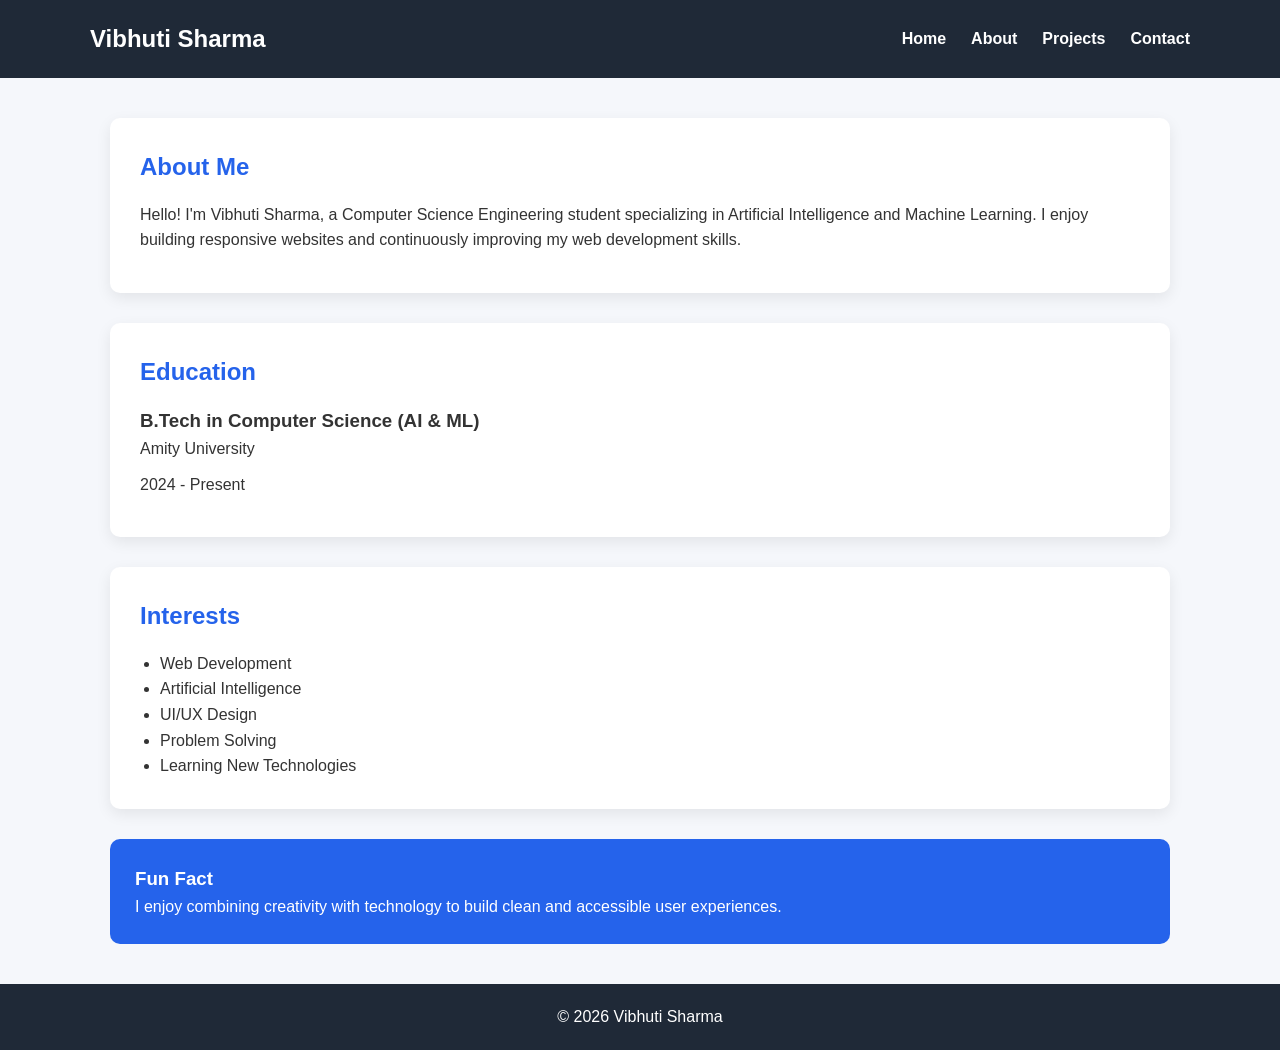
==== about.html @ a4ba5873 "Initial portfolio website" ====
<!DOCTYPE html>
<html lang="en">
<head>
    <meta charset="UTF-8">
    <meta name="viewport" content="width=device-width, initial-scale=1.0">
    <meta name="description" content="About Vibhuti Sharma">
    <title>About | Vibhuti Sharma</title>

    <link rel="stylesheet" href="css/style.css">
</head>

<body>

<header>
    <nav aria-label="Main Navigation">
        <h1>Vibhuti Sharma</h1>

        <ul>
            <li><a href="index.html">Home</a></li>
            <li><a href="about.html">About</a></li>
            <li><a href="projects.html">Projects</a></li>
            <li><a href="contact.html">Contact</a></li>
        </ul>
    </nav>
</header>

<main>

<section>

<h2>About Me</h2>

<p>
Hello! I'm Vibhuti Sharma, a Computer Science Engineering student specializing in Artificial Intelligence and Machine Learning. I enjoy building responsive websites and continuously improving my web development skills.
</p>

</section>

<section>

<h2>Education</h2>

<article>

<h3>B.Tech in Computer Science (AI & ML)</h3>

<p>Amity University</p>

<p>2024 - Present</p>

</article>

</section>

<section>

<h2>Interests</h2>

<ul>
<li>Web Development</li>
<li>Artificial Intelligence</li>
<li>UI/UX Design</li>
<li>Problem Solving</li>
<li>Learning New Technologies</li>
</ul>

</section>

<aside>

<h3>Fun Fact</h3>

<p>
I enjoy combining creativity with technology to build clean and accessible user experiences.
</p>

</aside>

</main>

<footer>

<p>© 2026 Vibhuti Sharma</p>

</footer>

</body>
</html>
---- css/style.css ----
*{
margin:0;
padding:0;
box-sizing:border-box;
}

body{

font-family:Arial, sans-serif;

line-height:1.6;

background:#f5f5f5;

color:#333;

}

header{

background:#1f2937;

padding:20px;

}

nav{

display:flex;

justify-content:space-between;

align-items:center;

}

nav h1{

color:white;

}

nav ul{

display:flex;

gap:20px;

list-style:none;

}

nav a{

text-decoration:none;

color:white;

font-weight:bold;

}

main{

max-width:1000px;

margin:auto;

padding:40px 20px;

}

section{

background:white;

padding:30px;

margin-bottom:25px;

border-radius:12px;

box-shadow:0 5px 15px rgba(0,0,0,.08);

}

img{

width:180px;

border-radius:50%;

margin-top:20px;

}

footer{

text-align:center;

padding:20px;

background:#1f2937;

color:white;

}
* {
    margin: 0;
    padding: 0;
    box-sizing: border-box;
}

body {
    font-family: Arial, Helvetica, sans-serif;
    line-height: 1.6;
    background: #f5f7fb;
    color: #333;
}

header {
    background: #1f2937;
    color: white;
    padding: 20px;
}

nav {
    max-width: 1100px;
    margin: auto;
    display: flex;
    justify-content: space-between;
    align-items: center;
}

nav ul {
    display: flex;
    list-style: none;
    gap: 25px;
}

nav a {
    color: white;
    text-decoration: none;
}

main {
    max-width: 1100px;
    margin: auto;
    padding: 40px 20px;
}

section {
    background: white;
    padding: 30px;
    margin-bottom: 30px;
    border-radius: 10px;
}

img {
    width: 180px;
    border-radius: 50%;
    margin-top: 20px;
}

footer {
    text-align: center;
    background: #1f2937;
    color: white;
    padding: 20px;
}
.hero{

display:flex;

justify-content:space-between;

align-items:center;

gap:50px;

padding:50px;

}

.hero-text{

flex:1;

}

.hero-text h2{

font-size:3rem;

margin-bottom:20px;

}

.hero-text span{

color:#2563eb;

}

.hero-text p{

font-size:1.1rem;

margin-bottom:15px;

}

.hero-image{

flex:1;

display:flex;

justify-content:center;

}

.hero-image img{

width:300px;

height:300px;

object-fit:cover;

border-radius:50%;

border:6px solid #2563eb;

box-shadow:0 20px 40px rgba(0,0,0,.15);

}

.btn{

display:inline-block;

margin-top:20px;

padding:14px 28px;

background:#2563eb;

color:white;

text-decoration:none;

border-radius:8px;

transition:.3s;

}

.btn:hover{

background:#1d4ed8;

transform:translateY(-3px);

}
@media(max-width:768px){

.hero{

flex-direction:column-reverse;

text-align:center;

}

nav{

flex-direction:column;

gap:15px;

}

nav ul{

flex-direction:column;

}

.hero-text h2{

font-size:2.2rem;

}

.hero-image img{

width:220px;

height:220px;

}

}
aside{

background:#2563eb;

color:white;

padding:25px;

border-radius:10px;

margin-top:30px;

}

article{

margin-top:15px;

}

section h2{

margin-bottom:15px;

color:#2563eb;

}

section p{

margin-bottom:10px;

}

section ul{

padding-left:20px;

}
.project-grid{

display:grid;

grid-template-columns:repeat(auto-fit,minmax(280px,1fr));

gap:25px;

margin-top:30px;

}

.project-card{

background:white;

padding:25px;

border-radius:12px;

box-shadow:0 10px 25px rgba(0,0,0,.1);

transition:.3s;

}

.project-card:hover{

transform:translateY(-8px);

}

.project-card h3{

margin-bottom:15px;

color:#2563eb;

}

.project-card p{

margin-bottom:20px;

}

.project-card a{

text-decoration:none;

color:white;

background:#2563eb;

padding:10px 18px;

border-radius:8px;

display:inline-block;

}

.project-card a:hover{

background:#1d4ed8;

}
form{

display:flex;

flex-direction:column;

gap:15px;

margin-top:20px;

}

input,
textarea{

padding:14px;

border:1px solid #ccc;

border-radius:8px;

font-size:16px;

}

input:focus,
textarea:focus{

outline:none;

border-color:#2563eb;

box-shadow:0 0 5px rgba(37,99,235,.3);

}

button{

padding:14px;

background:#2563eb;

color:white;

border:none;

border-radius:8px;

cursor:pointer;

font-size:16px;

transition:.3s;

}

button:hover{

background:#1d4ed8;

}
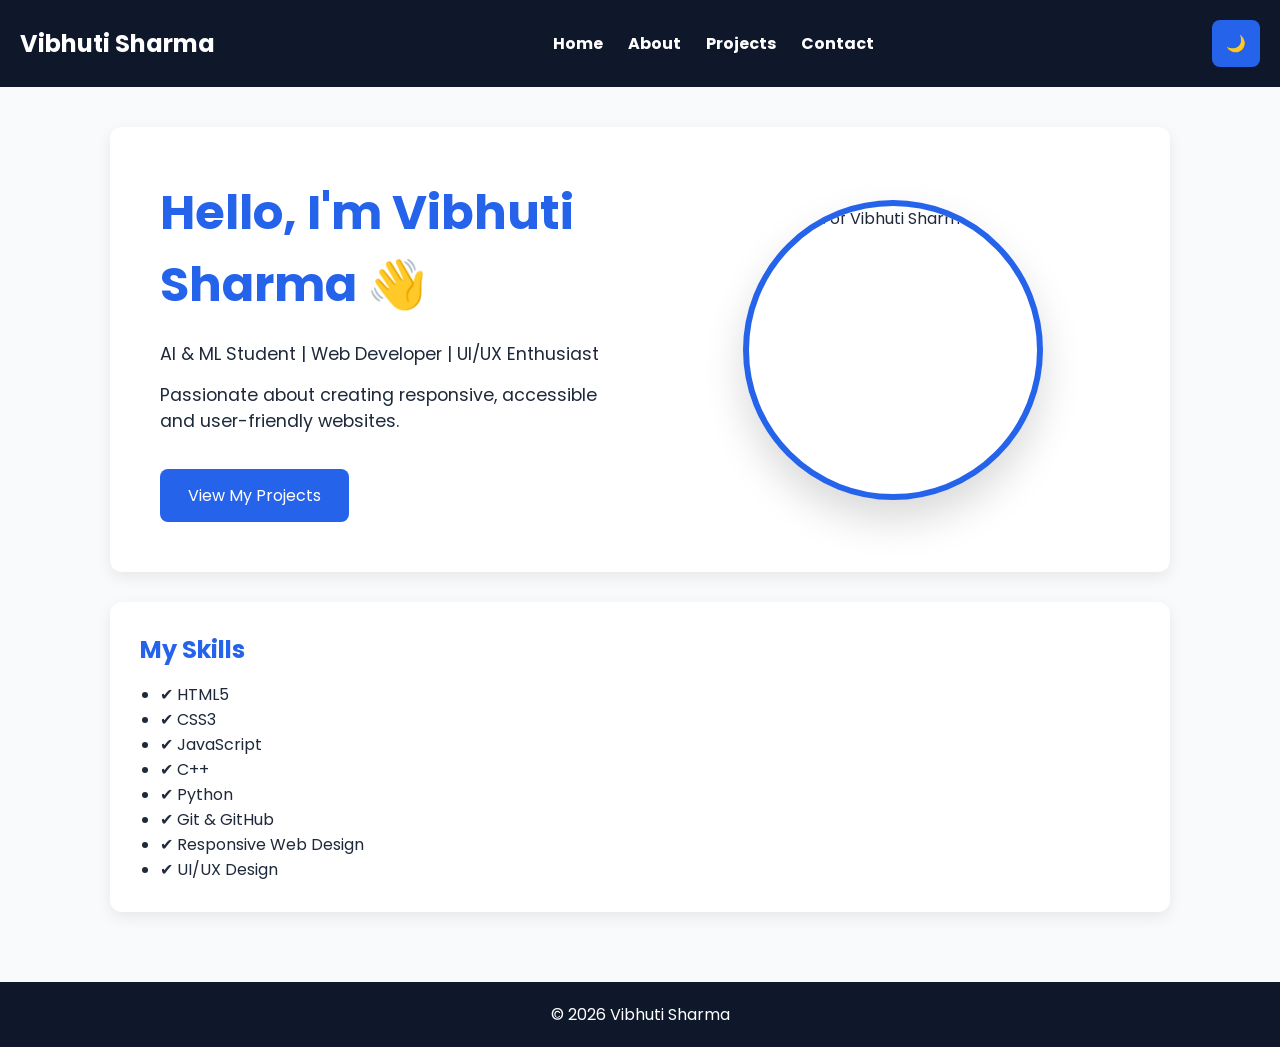
==== commit 74514c24: "Added responsive design and dark mode" ====
--- a/about.html
+++ b/about.html
@@ -1,18 +1,33 @@
 <!DOCTYPE html>
 <html lang="en">
+
 <head>
     <meta charset="UTF-8">
     <meta name="viewport" content="width=device-width, initial-scale=1.0">
-    <meta name="description" content="About Vibhuti Sharma">
-    <title>About | Vibhuti Sharma</title>
+    <meta name="description" content="Portfolio of Vibhuti Sharma, AI & ML Student and Web Developer">
+    <meta name="keywords" content="Portfolio, HTML, CSS, JavaScript, AI, Web Developer">
+    <meta name="author" content="Vibhuti Sharma">
 
+    <title>Vibhuti Sharma | Portfolio</title>
+
+    <!-- Google Font -->
+    <link rel="preconnect" href="https://fonts.googleapis.com">
+    <link rel="preconnect" href="https://fonts.gstatic.com" crossorigin>
+    <link href="https://fonts.googleapis.com/css2?family=Poppins:wght@300;400;500;600;700&display=swap" rel="stylesheet">
+
+    <!-- CSS Files -->
+    <link rel="stylesheet" href="css/variables.css">
     <link rel="stylesheet" href="css/style.css">
+    <link rel="stylesheet" href="css/animations.css">
+    <link rel="stylesheet" href="css/responsive.css">
 </head>
 
 <body>
 
 <header>
+
     <nav aria-label="Main Navigation">
+
         <h1>Vibhuti Sharma</h1>
 
         <ul>
@@ -21,68 +36,79 @@
             <li><a href="projects.html">Projects</a></li>
             <li><a href="contact.html">Contact</a></li>
         </ul>
+
+        <button id="theme-toggle">🌙</button>
+
     </nav>
+
 </header>
 
 <main>
 
-<section>
+    <!-- Hero Section -->
+    <section class="hero">
 
-<h2>About Me</h2>
+        <div class="hero-text">
 
-<p>
-Hello! I'm Vibhuti Sharma, a Computer Science Engineering student specializing in Artificial Intelligence and Machine Learning. I enjoy building responsive websites and continuously improving my web development skills.
-</p>
+            <h2>Hello, I'm <span>Vibhuti Sharma</span> 👋</h2>
 
-</section>
+            <p>
+                AI & ML Student | Web Developer | UI/UX Enthusiast
+            </p>
 
-<section>
+            <p>
+                Passionate about creating responsive, accessible and user-friendly websites.
+            </p>
 
-<h2>Education</h2>
+            <a href="projects.html" class="btn">View My Projects</a>
 
-<article>
+        </div>
 
-<h3>B.Tech in Computer Science (AI & ML)</h3>
+        <div class="hero-image">
 
-<p>Amity University</p>
+            <img src="images/profile.jpg"
+                 alt="Portrait of Vibhuti Sharma">
 
-<p>2024 - Present</p>
+        </div>
 
-</article>
+    </section>
 
-</section>
+    <!-- Skills Section -->
 
-<section>
+    <section>
 
-<h2>Interests</h2>
+        <h2>My Skills</h2>
 
-<ul>
-<li>Web Development</li>
-<li>Artificial Intelligence</li>
-<li>UI/UX Design</li>
-<li>Problem Solving</li>
-<li>Learning New Technologies</li>
-</ul>
+        <article>
 
-</section>
+            <ul>
 
-<aside>
+                <li>✔ HTML5</li>
+                <li>✔ CSS3</li>
+                <li>✔ JavaScript</li>
+                <li>✔ C++</li>
+                <li>✔ Python</li>
+                <li>✔ Git & GitHub</li>
+                <li>✔ Responsive Web Design</li>
+                <li>✔ UI/UX Design</li>
 
-<h3>Fun Fact</h3>
+            </ul>
 
-<p>
-I enjoy combining creativity with technology to build clean and accessible user experiences.
-</p>
+        </article>
 
-</aside>
+    </section>
 
 </main>
 
 <footer>
 
-<p>© 2026 Vibhuti Sharma</p>
+    <p>&copy; 2026 Vibhuti Sharma</p>
 
 </footer>
 
+<!-- JavaScript -->
+<script src="js/script.js"></script>
+
 </body>
+
 </html>
--- a/css/variables.css
+++ b/css/variables.css
@@ -0,0 +1,17 @@
+:root{
+    --primary:#2563eb;
+    --secondary:#0f172a;
+    --background:#f8fafc;
+    --card:#ffffff;
+    --text:#1e293b;
+    --border:#d1d5db;
+    --shadow:0 10px 25px rgba(0,0,0,.12);
+    --radius:14px;
+}
+
+.dark-theme{
+    --background:#0f172a;
+    --card:#1e293b;
+    --text:#f8fafc;
+    --border:#334155;
+}
--- a/css/style.css
+++ b/css/style.css
@@ -1,471 +1,234 @@
+/* Global Styles */
+
 *{
-margin:0;
-padding:0;
-box-sizing:border-box;
+    margin:0;
+    padding:0;
+    box-sizing:border-box;
+}
+
+html{
+    scroll-behavior:smooth;
 }
 
 body{
-
-font-family:Arial, sans-serif;
-
-line-height:1.6;
-
-background:#f5f5f5;
-
-color:#333;
-
-}
+    font-family:'Poppins',sans-serif;
+    background:var(--background);
+    color:var(--text);
+}
+
+/* Header */
 
 header{
-
-background:#1f2937;
-
-padding:20px;
-
+    background:var(--secondary);
+    padding:20px;
 }
 
 nav{
-
-display:flex;
-
-justify-content:space-between;
-
-align-items:center;
-
+    display:flex;
+    justify-content:space-between;
+    align-items:center;
+    flex-wrap:wrap;
 }
 
 nav h1{
-
-color:white;
-
+    color:white;
 }
 
 nav ul{
-
-display:flex;
-
-gap:20px;
-
-list-style:none;
-
+    display:flex;
+    list-style:none;
+    gap:25px;
 }
 
 nav a{
-
-text-decoration:none;
-
-color:white;
-
-font-weight:bold;
-
-}
+    text-decoration:none;
+    color:white;
+    font-weight:bold;
+}
+
+/* Main */
 
 main{
-
-max-width:1000px;
-
-margin:auto;
-
-padding:40px 20px;
-
+    max-width:1100px;
+    margin:auto;
+    padding:40px 20px;
 }
 
 section{
-
-background:white;
-
-padding:30px;
-
-margin-bottom:25px;
-
-border-radius:12px;
-
-box-shadow:0 5px 15px rgba(0,0,0,.08);
-
-}
+    background:var(--card);
+    padding:30px;
+    margin-bottom:30px;
+    border-radius:12px;
+    box-shadow:0 5px 15px rgba(0,0,0,.08);
+}
+
+/* Images */
 
 img{
-
-width:180px;
-
-border-radius:50%;
-
-margin-top:20px;
-
-}
-
-footer{
-
-text-align:center;
-
-padding:20px;
-
-background:#1f2937;
-
-color:white;
-
-}
-* {
-    margin: 0;
-    padding: 0;
-    box-sizing: border-box;
-}
-
-body {
-    font-family: Arial, Helvetica, sans-serif;
-    line-height: 1.6;
-    background: #f5f7fb;
-    color: #333;
-}
-
-header {
-    background: #1f2937;
-    color: white;
-    padding: 20px;
-}
-
-nav {
-    max-width: 1100px;
-    margin: auto;
-    display: flex;
-    justify-content: space-between;
-    align-items: center;
-}
-
-nav ul {
-    display: flex;
-    list-style: none;
-    gap: 25px;
-}
-
-nav a {
-    color: white;
-    text-decoration: none;
-}
-
-main {
-    max-width: 1100px;
-    margin: auto;
-    padding: 40px 20px;
-}
-
-section {
-    background: white;
-    padding: 30px;
-    margin-bottom: 30px;
-    border-radius: 10px;
-}
-
-img {
-    width: 180px;
-    border-radius: 50%;
-    margin-top: 20px;
-}
-
-footer {
-    text-align: center;
-    background: #1f2937;
-    color: white;
-    padding: 20px;
-}
+    max-width:100%;
+    height:auto;
+    display:block;
+}
+
+/* Hero Section */
+
 .hero{
-
-display:flex;
-
-justify-content:space-between;
-
-align-items:center;
-
-gap:50px;
-
-padding:50px;
-
+    display:flex;
+    justify-content:space-between;
+    align-items:center;
+    gap:50px;
+    padding:50px;
 }
 
 .hero-text{
-
-flex:1;
-
+    flex:1;
 }
 
 .hero-text h2{
-
-font-size:3rem;
-
-margin-bottom:20px;
-
+    font-size:3rem;
+    margin-bottom:20px;
 }
 
 .hero-text span{
-
-color:#2563eb;
-
+    color:var(--primary);
 }
 
 .hero-text p{
-
-font-size:1.1rem;
-
-margin-bottom:15px;
-
+    font-size:1.1rem;
+    margin-bottom:15px;
 }
 
 .hero-image{
-
-flex:1;
-
-display:flex;
-
-justify-content:center;
-
+    flex:1;
+    display:flex;
+    justify-content:center;
 }
 
 .hero-image img{
-
-width:300px;
-
-height:300px;
-
-object-fit:cover;
-
-border-radius:50%;
-
-border:6px solid #2563eb;
-
-box-shadow:0 20px 40px rgba(0,0,0,.15);
-
-}
+    width:300px;
+    height:300px;
+    object-fit:cover;
+    border-radius:50%;
+    border:6px solid var(--primary);
+    box-shadow:0 20px 40px rgba(0,0,0,.15);
+}
+
+/* Buttons */
 
 .btn{
-
-display:inline-block;
-
-margin-top:20px;
-
-padding:14px 28px;
-
-background:#2563eb;
-
-color:white;
-
-text-decoration:none;
-
-border-radius:8px;
-
-transition:.3s;
-
+    display:inline-block;
+    margin-top:20px;
+    padding:14px 28px;
+    background:var(--primary);
+    color:white;
+    text-decoration:none;
+    border-radius:8px;
+    transition:.3s;
 }
 
 .btn:hover{
-
-background:#1d4ed8;
-
-transform:translateY(-3px);
-
-}
-@media(max-width:768px){
-
-.hero{
-
-flex-direction:column-reverse;
-
-text-align:center;
-
-}
-
-nav{
-
-flex-direction:column;
-
-gap:15px;
-
-}
-
-nav ul{
-
-flex-direction:column;
-
-}
-
-.hero-text h2{
-
-font-size:2.2rem;
-
-}
-
-.hero-image img{
-
-width:220px;
-
-height:220px;
-
-}
-
-}
+    transform:translateY(-3px);
+}
+
+/* About */
+
 aside{
-
-background:#2563eb;
-
-color:white;
-
-padding:25px;
-
-border-radius:10px;
-
-margin-top:30px;
-
+    background:var(--primary);
+    color:white;
+    padding:25px;
+    border-radius:10px;
+    margin-top:30px;
 }
 
 article{
-
-margin-top:15px;
-
+    margin-top:15px;
 }
 
 section h2{
-
-margin-bottom:15px;
-
-color:#2563eb;
-
+    margin-bottom:15px;
+    color:var(--primary);
 }
 
 section p{
-
-margin-bottom:10px;
-
+    margin-bottom:10px;
 }
 
 section ul{
-
-padding-left:20px;
-
-}
+    padding-left:20px;
+}
+
+/* Projects */
+
 .project-grid{
-
-display:grid;
-
-grid-template-columns:repeat(auto-fit,minmax(280px,1fr));
-
-gap:25px;
-
-margin-top:30px;
-
+    display:grid;
+    grid-template-columns:1fr;
+    gap:20px;
 }
 
 .project-card{
-
-background:white;
-
-padding:25px;
-
-border-radius:12px;
-
-box-shadow:0 10px 25px rgba(0,0,0,.1);
-
-transition:.3s;
-
-}
-
-.project-card:hover{
-
-transform:translateY(-8px);
-
+    background:var(--card);
+    padding:25px;
+    border-radius:12px;
+    box-shadow:0 10px 25px rgba(0,0,0,.1);
 }
 
 .project-card h3{
-
-margin-bottom:15px;
-
-color:#2563eb;
-
+    margin-bottom:15px;
+    color:var(--primary);
 }
 
 .project-card p{
-
-margin-bottom:20px;
-
+    margin-bottom:20px;
 }
 
 .project-card a{
-
-text-decoration:none;
-
-color:white;
-
-background:#2563eb;
-
-padding:10px 18px;
-
-border-radius:8px;
-
-display:inline-block;
-
-}
-
-.project-card a:hover{
-
-background:#1d4ed8;
-
-}
+    display:inline-block;
+    padding:10px 18px;
+    background:var(--primary);
+    color:white;
+    text-decoration:none;
+    border-radius:8px;
+}
+
+/* Contact Form */
+
 form{
-
-display:flex;
-
-flex-direction:column;
-
-gap:15px;
-
-margin-top:20px;
-
+    display:flex;
+    flex-direction:column;
+    gap:15px;
+    margin-top:20px;
 }
 
 input,
 textarea{
-
-padding:14px;
-
-border:1px solid #ccc;
-
-border-radius:8px;
-
-font-size:16px;
-
+    padding:14px;
+    border:1px solid var(--border);
+    border-radius:8px;
+    font-size:16px;
 }
 
 input:focus,
 textarea:focus{
-
-outline:none;
-
-border-color:#2563eb;
-
-box-shadow:0 0 5px rgba(37,99,235,.3);
-
+    outline:none;
+    border-color:var(--primary);
+    box-shadow:0 0 5px rgba(37,99,235,.3);
 }
 
 button{
-
-padding:14px;
-
-background:#2563eb;
-
-color:white;
-
-border:none;
-
-border-radius:8px;
-
-cursor:pointer;
-
-font-size:16px;
-
-transition:.3s;
-
-}
-
-button:hover{
-
-background:#1d4ed8;
-
+    padding:14px;
+    background:var(--primary);
+    color:white;
+    border:none;
+    border-radius:8px;
+    cursor:pointer;
+    font-size:16px;
+}
+
+/* Footer */
+
+footer{
+    text-align:center;
+    background:var(--secondary);
+    color:white;
+    padding:20px;
 }
--- a/css/responsive.css
+++ b/css/responsive.css
@@ -0,0 +1,30 @@
+@media(min-width:768px){
+
+.project-grid{
+
+grid-template-columns:repeat(2,1fr);
+
+}
+
+}
+@media(min-width:1024px){
+
+.project-grid{
+
+grid-template-columns:repeat(3,1fr);
+
+}
+
+}
+@media (max-width:768px){
+
+    nav{
+        flex-direction:column;
+    }
+
+    nav ul{
+        flex-direction:column;
+        padding:0;
+    }
+
+}
